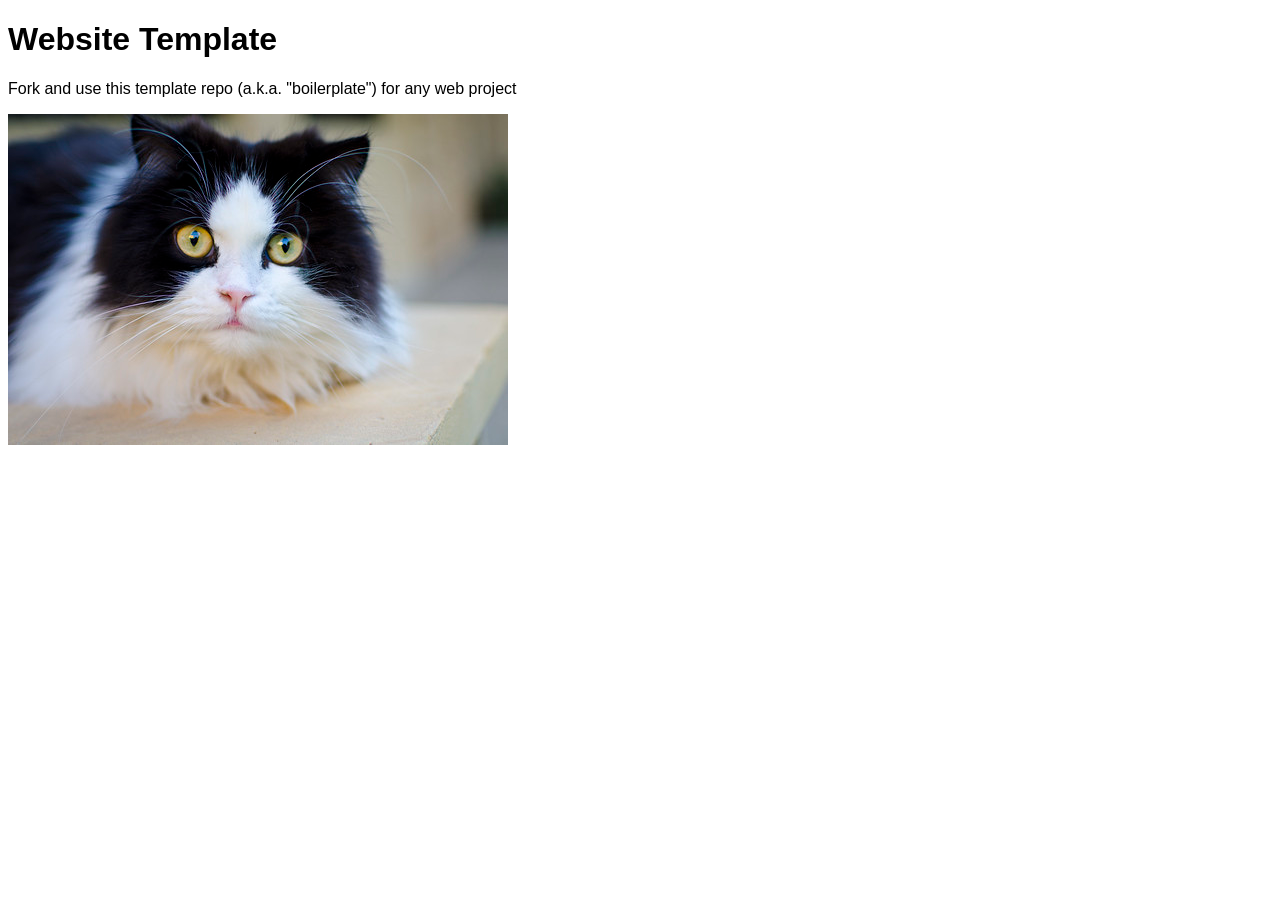
==== index.html @ cf0d0e55 "Initial commit" ====
<!doctype html>
<html lang="en">
<head>
	<meta charset="utf-8">
	<title>Website Template</title>
	<link rel="stylesheet" href="./assets/css/styles.css">
</head>
<body>

	<h1>Website Template</h1>
	<p>Fork and use this template repo (a.k.a. "boilerplate") for any web project</p>
	<img src="assets/img/cat.jpg" alt="">

	<script src="./assets/js/main.js"></script>
</body>
</html>
---- assets/css/styles.css ----
/* styles.css */

* {
	font-family: Arial;
}
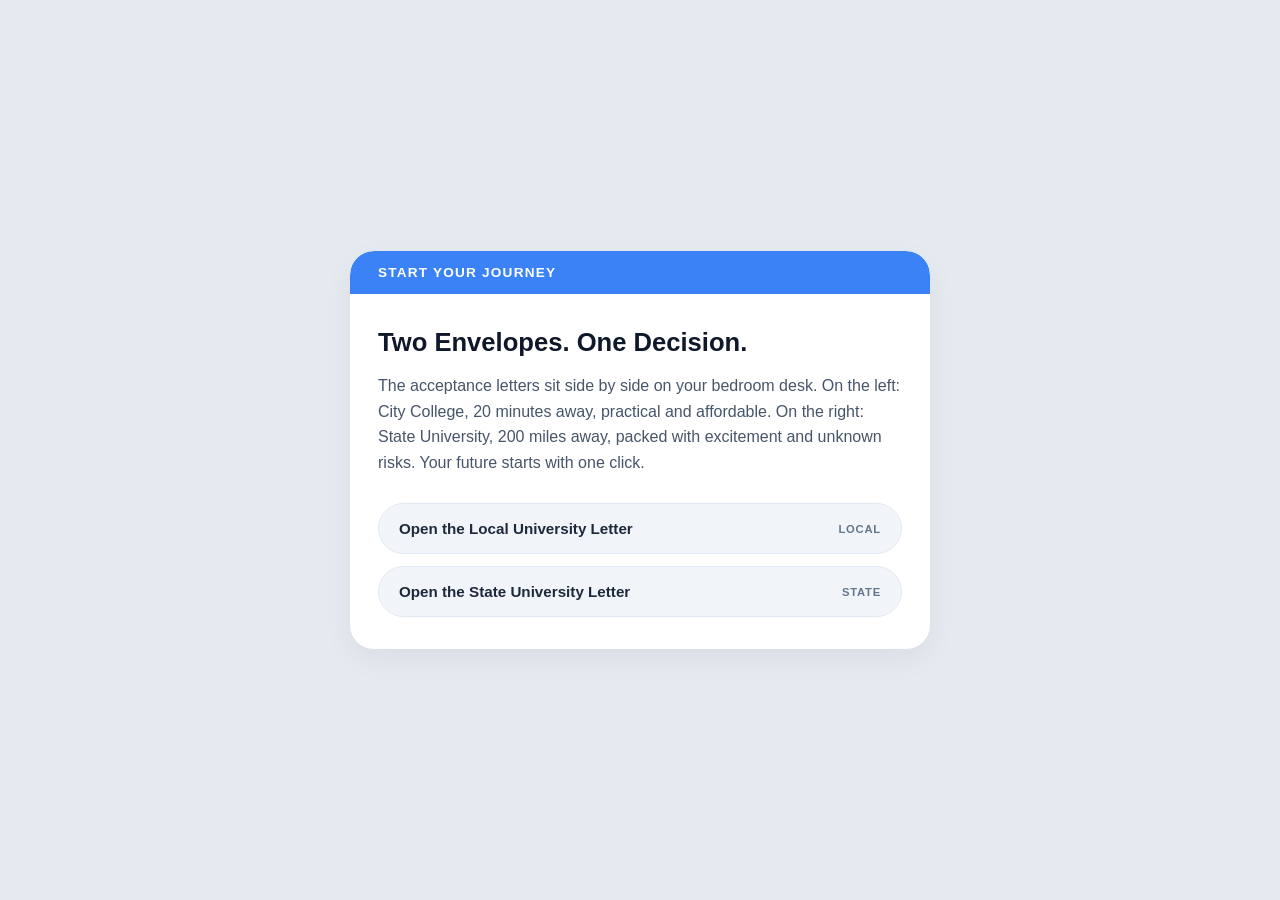
==== commit 7cd37044: "made more pages" ====
--- a/index.html
+++ b/index.html
@@ -2,15 +2,30 @@
 <html lang="en">
 <head>
 	<meta charset="utf-8">
-	<title>Website Template</title>
+	<meta name="viewport" content="width=device-width, initial-scale=1.0">
+	<title>Two Envelopes. One Decision.</title>
 	<link rel="stylesheet" href="./assets/css/styles.css">
 </head>
 <body>
-
-	<h1>Website Template</h1>
-	<p>Fork and use this template repo (a.k.a. "boilerplate") for any web project</p>
-	<img src="assets/img/cat.jpg" alt="">
+	<main class="card">
+		<div class="banner intro"> Start Your Journey</div>
+		<div class="card-body">
+			<h1>Two Envelopes. One Decision.</h1>
+			<p> The acceptance letters sit side by side on your bedroom desk. On the left: City College, 20 minutes away, practical and affordable. On the right: State University, 200 miles away, packed with excitement and unknown risks. Your future starts with one click.</p>
+			<nav>
+				<a href="stay-home.html" class="btn">
+					<span>Open the Local University Letter</span>
+					<span class="btn-tag">LOCAL</span>
+				</a>
+				<a href="move-away.html" class="btn">
+					<span>Open the State University Letter</span>
+					<span class="btn-tag">STATE</span>
+				</a>
+			</nav>
+		</div>
+	</main>
 
 	<script src="./assets/js/main.js"></script>
+	</main>
 </body>
 </html>
--- a/assets/css/styles.css
+++ b/assets/css/styles.css
@@ -1,5 +1,120 @@
 /* styles.css */
 
 * {
-	font-family: Arial;
+	box-sizing: border-box;
+	margin: 0;
+	padding: 0;
+}
+
+body {
+	font-family: 'Inter', -apple-system, BlinkMacSystemFont, 'Segoe UI', Roboto, sans-serif;
+	background-color: #e5e9f0; 
+	color: #111827;
+	min-height: 100vh;
+	display: flex;
+	justify-content: center;
+	align-items: center;
+	padding: 24px;
+}
+
+.card {
+	background-color: #ffffff;
+	width: 100%;
+	max-width: 580px;
+	border-radius: 24px;
+	box-shadow: 0px 10px 30px rgba(0, 0, 0, 0.05);
+	overflow: hidden;
+	position: relative;
+}
+
+.badge-tag {
+	position: absolute;
+	top: -36px;
+	right: 0;
+	font-size: 0.75rem;
+	font-weight: 700;
+	letter-spacing: 0.05em;
+	padding: 6px 16px;
+	border-radius: 20px;
+	color: #ffffff;
+	text-transform: uppercase;
+}
+
+.banner {
+	color: #ffffff;
+	font-size: 0.85rem;
+	font-weight: 800;
+	letter-spacing: 1.2px;
+	text-transform: uppercase;
+	padding: 14px 28px;
+	border-top-left-radius: 24px;
+	border-top-right-radius: 24px;
+}
+
+.banner.intro, .badge-tag.intro {
+	background-color: #3b82f6; /* Blue for Introduction */
+}
+
+.banner.local, .badge-tag.local {
+	background-color: #10b981; /* Green for Local */
+}
+
+.banner.state, .badge-tag.state {
+	background-color: #18181b; /* Black for State */
+}
+
+.card-body {
+	padding: 32px 28px;
+}
+
+h1 {
+	font-size: 1.6rem;
+	font-weight: 800;
+	color: #0f172a;
+	margin-bottom: 14px;
+	line-height: 1.3;
+}
+
+p {
+	font-size: 1rem;
+	line-height: 1.6;
+	color: #475569;
+	margin-bottom: 28px;
+}
+
+nav {
+	display: flex;
+	flex-direction: column;
+	gap: 12px;
+}
+
+a.btn {
+	display: flex;
+	justify-content: space-between;
+	align-items: center;
+	width: 100%;
+	padding: 16px 20px;
+	background-color: #f1f5f9;
+	color: #1e293b;
+	font-size: 0.95rem;
+	font-weight: 600;
+	text-decoration: none;
+	border-radius: 30px;
+	border: 1px solid #e2e8f0;
+	transition: all 0.2s ease;
+}
+
+a.btn:hover {
+	background-color: #e2e8f0;
+	border-color: #cbd5e1;
+	transform: translateY(-2px);
+	box-shadow: 0px 4px 12px rgba(0, 0, 0, 0.05);
+}
+
+.btn-tag {
+	font-size: 0.7rem;
+	font-weight: 700;
+	letter-spacing: 0.8px;
+	text-transform: uppercase;
+	color: #64748b;
 }
